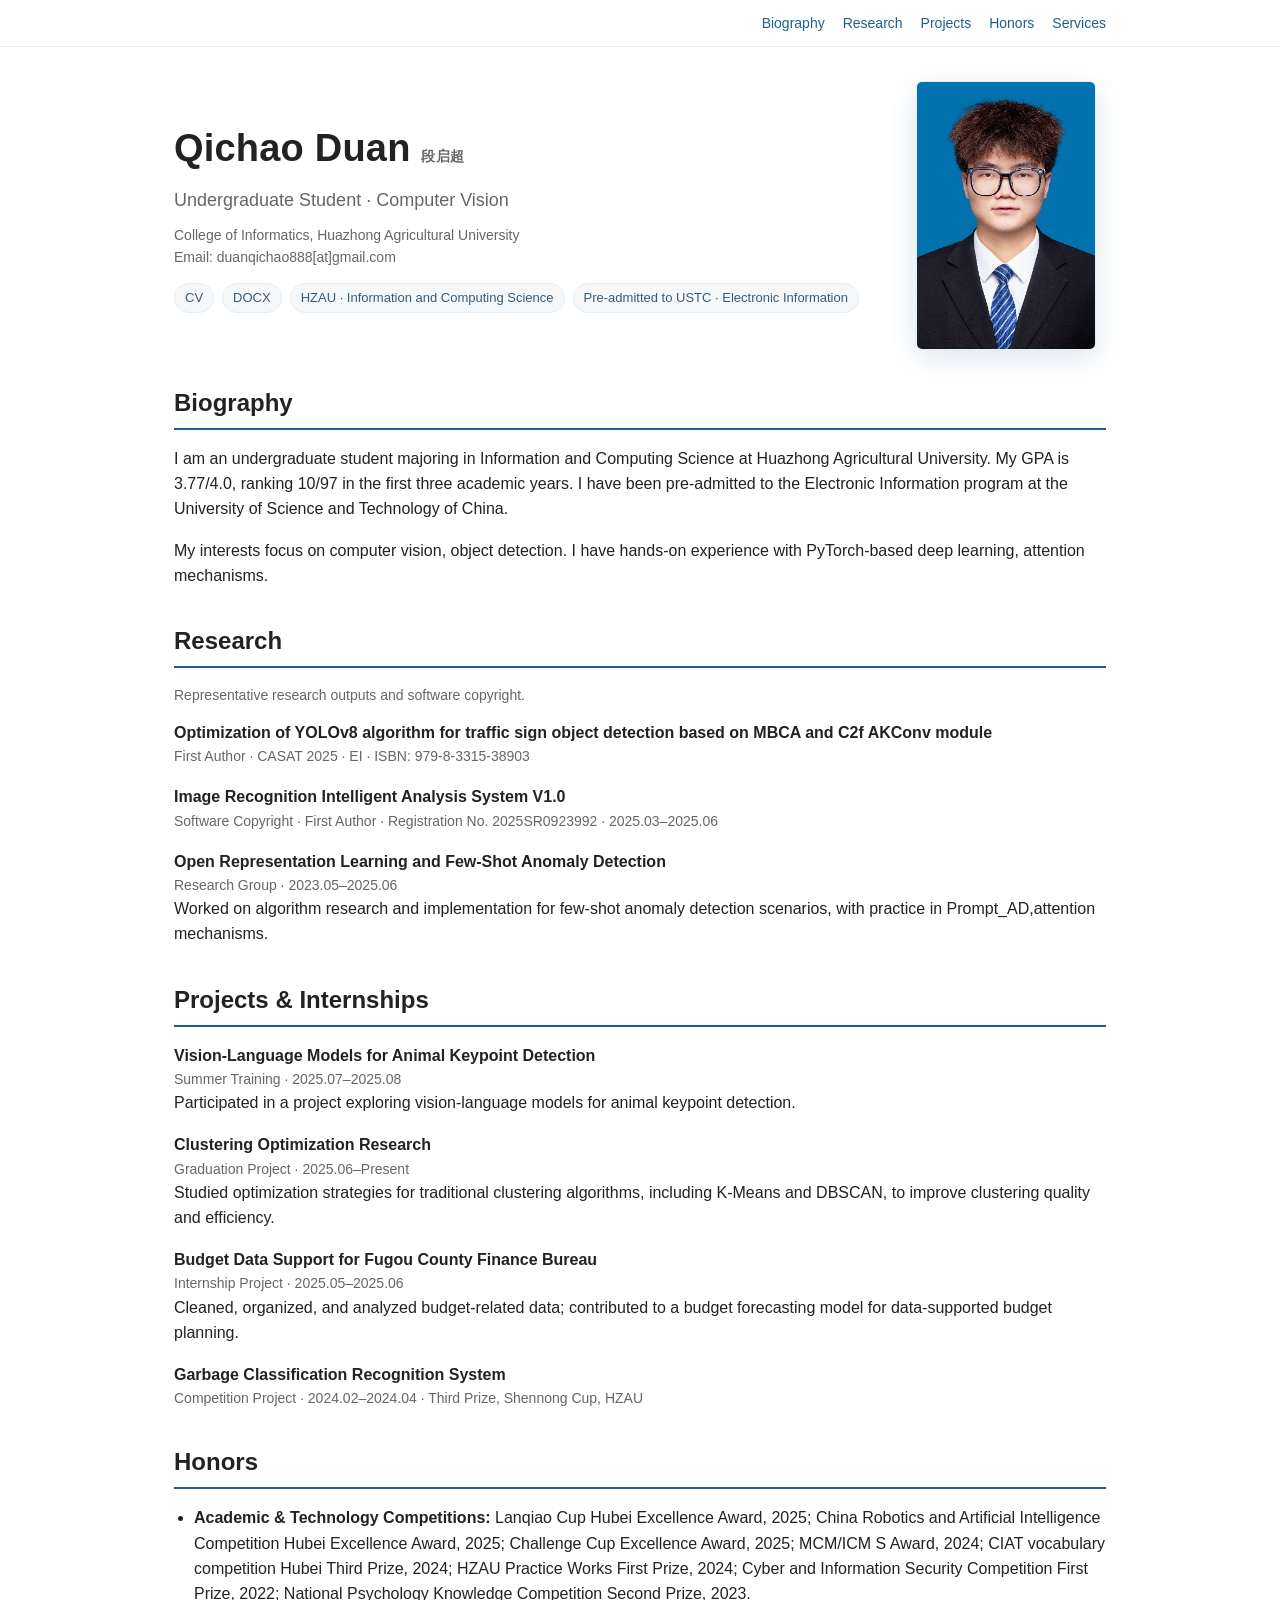
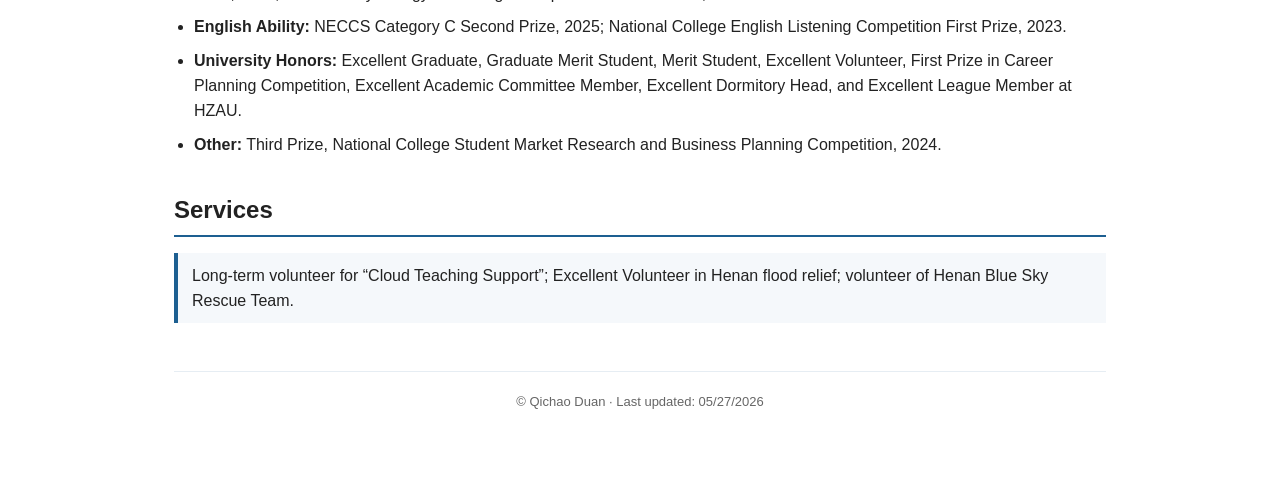
==== index.html @ 60024385 "Add files via upload" ====
<!DOCTYPE html>
<html lang="zh-CN">
<head>
  <meta charset="utf-8" />
  <meta name="viewport" content="width=device-width, initial-scale=1" />
  <title>Qichao Duan | Academic Homepage</title>
  <link rel="icon" href="assets/favicon.png" />
  <link rel="stylesheet" href="assets/style.css" />
</head>
<body>
  <header class="topbar">
    <nav class="nav">
      <a href="#biography">Biography</a>
      <a href="#research">Research</a>
      <a href="#projects">Projects</a>
      <a href="#honors">Honors</a>
      <a href="#services">Services</a>
    </nav>
  </header>

  <main class="container">
    <div class="hero">
      <div>
        <h1>Qichao Duan <span class="note">段启超</span></h1>
        <h2>Undergraduate Student · Computer Vision</h2>
        <div class="contact">
          College of Informatics, Huazhong Agricultural University<br />
          Email: duanqichao888[at]gmail.com
        </div>
        <div class="badges">
          <a class="badge" href="assets/Duan_Qichao_CV.pdf">CV</a>
          <a class="badge" href="assets/Duan_Qichao_CV.docx">DOCX</a>
          <span class="badge">HZAU · Information and Computing Science</span>
          <span class="badge">Pre-admitted to USTC · Electronic Information</span>
        </div>
      </div>
      <img class="profile-img" src="assets/profile.jpg" alt="Portrait of Qichao Duan" />
    </div>

    <section id="biography">
      <h2>Biography</h2>
      <p>
        I am an undergraduate student majoring in Information and Computing Science at Huazhong Agricultural University. My GPA is 3.77/4.0, ranking 10/97 in the first three academic years. I have been pre-admitted to the Electronic Information program at the University of Science and Technology of China.
      </p>
      <p>
        My interests focus on computer vision, object detection. I have hands-on experience with PyTorch-based deep learning, attention mechanisms.
      </p>
    </section>

    <section id="research">
      <h2>Research</h2>
      <p class="note">Representative research outputs and software copyright.</p>
      <div class="paper">
        <div class="paper-title">Optimization of YOLOv8 algorithm for traffic sign object detection based on MBCA and C2f AKConv module</div>
        <div class="meta">First Author · CASAT 2025 · EI · ISBN: 979-8-3315-38903</div>
      </div>
      <div class="paper">
        <div class="paper-title">Image Recognition Intelligent Analysis System V1.0</div>
        <div class="meta">Software Copyright · First Author · Registration No. 2025SR0923992 · 2025.03–2025.06</div>
      </div>
      <div class="paper">
        <div class="paper-title">Open Representation Learning and Few-Shot Anomaly Detection</div>
        <div class="meta">Research Group · 2023.05–2025.06</div>
        <div>Worked on algorithm research and implementation for few-shot anomaly detection scenarios, with practice in Prompt_AD,attention mechanisms.</div>
      </div>
    </section>

    <section id="projects">
      <h2>Projects & Internships</h2>
      <div class="item">
        <div class="item-title">Vision-Language Models for Animal Keypoint Detection</div>
        <div class="meta">Summer Training · 2025.07–2025.08</div>
        <div>Participated in a project exploring vision-language models for animal keypoint detection.</div>
      </div>
      <div class="item">
        <div class="item-title">Clustering Optimization Research</div>
        <div class="meta">Graduation Project · 2025.06–Present</div>
        <div>Studied optimization strategies for traditional clustering algorithms, including K-Means and DBSCAN, to improve clustering quality and efficiency.</div>
      </div>
      <div class="item">
        <div class="item-title">Budget Data Support for Fugou County Finance Bureau</div>
        <div class="meta">Internship Project · 2025.05–2025.06</div>
        <div>Cleaned, organized, and analyzed budget-related data; contributed to a budget forecasting model for data-supported budget planning.</div>
      </div>
      <div class="item">
        <div class="item-title">Garbage Classification Recognition System</div>
        <div class="meta">Competition Project · 2024.02–2024.04 · Third Prize, Shennong Cup, HZAU</div>
      </div>
    </section>

    <section id="honors">
      <h2>Honors</h2>
      <ul class="clean">
        <li><strong>Academic & Technology Competitions:</strong> Lanqiao Cup Hubei Excellence Award, 2025; China Robotics and Artificial Intelligence Competition Hubei Excellence Award, 2025; Challenge Cup Excellence Award, 2025; MCM/ICM S Award, 2024; CIAT vocabulary competition Hubei Third Prize, 2024; HZAU Practice Works First Prize, 2024; Cyber and Information Security Competition First Prize, 2022; National Psychology Knowledge Competition Second Prize, 2023.</li>
        <li><strong>English Ability:</strong> NECCS Category C Second Prize, 2025; National College English Listening Competition First Prize, 2023.</li>
        <li><strong>University Honors:</strong> Excellent Graduate, Graduate Merit Student, Merit Student, Excellent Volunteer, First Prize in Career Planning Competition, Excellent Academic Committee Member, Excellent Dormitory Head, and Excellent League Member at HZAU.</li>
        <li><strong>Other:</strong> Third Prize, National College Student Market Research and Business Planning Competition, 2024.</li>
      </ul>
    </section>

    <section id="services">
      <h2>Services</h2>
      <div class="highlight">
        Long-term volunteer for “Cloud Teaching Support”; Excellent Volunteer in Henan flood relief; volunteer of Henan Blue Sky Rescue Team.
      </div>
    </section>

    <div class="footer">© Qichao Duan · Last updated: 05/27/2026</div>
  </main>
</body>
</html>
---- assets/style.css ----
:root {
  --bg: #ffffff;
  --text: #222222;
  --muted: #666666;
  --link: #1d5f91;
  --accent: #1d5f91;
  --light: #f5f8fb;
  --border: #e6edf3;
}
* { box-sizing: border-box; }
html { scroll-behavior: smooth; }
body {
  margin: 0;
  background: var(--bg);
  color: var(--text);
  font-family: -apple-system, BlinkMacSystemFont, "Segoe UI", "Noto Sans SC", "Noto Sans CJK SC", Arial, sans-serif;
  line-height: 1.58;
  font-size: 16px;
}
a { color: var(--link); text-decoration: none; }
a:hover { text-decoration: underline; }
.topbar {
  position: sticky;
  top: 0;
  z-index: 10;
  background: rgba(255, 255, 255, .94);
  backdrop-filter: blur(10px);
  border-bottom: 1px solid var(--border);
}
.nav {
  max-width: 980px;
  margin: 0 auto;
  padding: 12px 24px;
  display: flex;
  justify-content: flex-end;
  gap: 18px;
  font-size: 14px;
}
.container {
  max-width: 980px;
  margin: 0 auto;
  padding: 34px 24px 64px;
}
.hero {
  display: grid;
  grid-template-columns: minmax(0, 1fr) 190px;
  gap: 36px;
  align-items: center;
  margin-bottom: 22px;
}
.hero h1 {
  margin: 0;
  font-size: 38px;
  letter-spacing: .2px;
}
.hero h2 {
  margin: 8px 0 10px;
  font-size: 18px;
  color: var(--muted);
  font-weight: 500;
}
.contact { color: var(--muted); font-size: 14px; }
.profile-img {
  width: 180px;
  border-radius: 6px;
  border: 1px solid var(--border);
  box-shadow: 0 8px 28px rgba(29, 95, 145, .15);
}
.badges { margin-top: 14px; display: flex; gap: 8px; flex-wrap: wrap; }
.badge {
  padding: 4px 10px;
  border: 1px solid var(--border);
  background: var(--light);
  border-radius: 999px;
  color: #375a75;
  font-size: 13px;
}
section { margin-top: 34px; }
section h2 {
  margin: 0 0 16px;
  padding-bottom: 6px;
  border-bottom: 2px solid var(--accent);
  font-size: 24px;
}
.note { color: var(--muted); font-size: 14px; }
.paper, .item {
  margin: 0 0 17px;
  padding-left: 0;
}
.paper-title, .item-title {
  font-weight: 700;
  color: var(--text);
}
.meta { color: var(--muted); font-size: 14px; }
ul.clean { padding-left: 20px; margin-top: 0; }
li { margin-bottom: 8px; }
.highlight {
  border-left: 4px solid var(--accent);
  background: var(--light);
  padding: 10px 14px;
  margin: 12px 0 0;
}
.footer {
  margin-top: 48px;
  padding-top: 20px;
  border-top: 1px solid var(--border);
  color: var(--muted);
  font-size: 13px;
  text-align: center;
}
@media (max-width: 720px) {
  .nav { justify-content: center; flex-wrap: wrap; }
  .hero { grid-template-columns: 1fr; text-align: center; gap: 16px; }
  .profile-img { margin: 0 auto; }
  .badges { justify-content: center; }
}
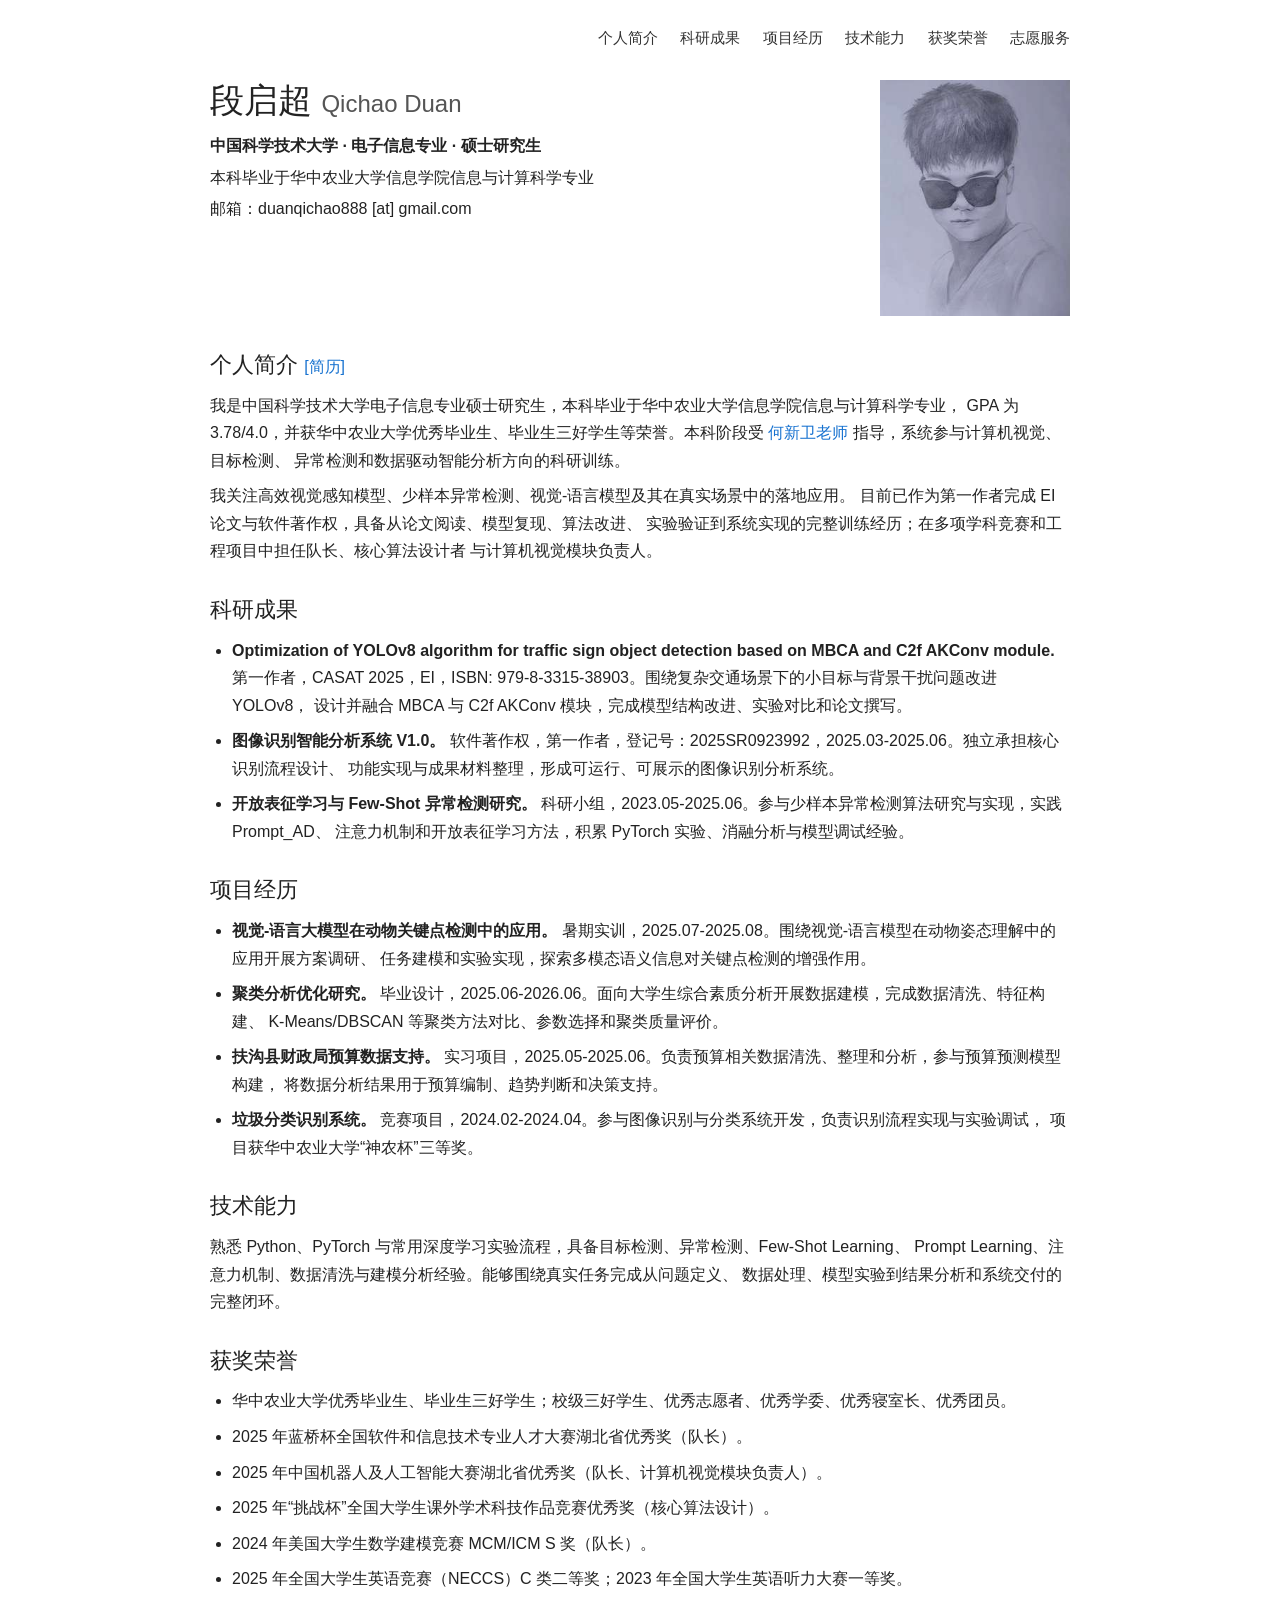
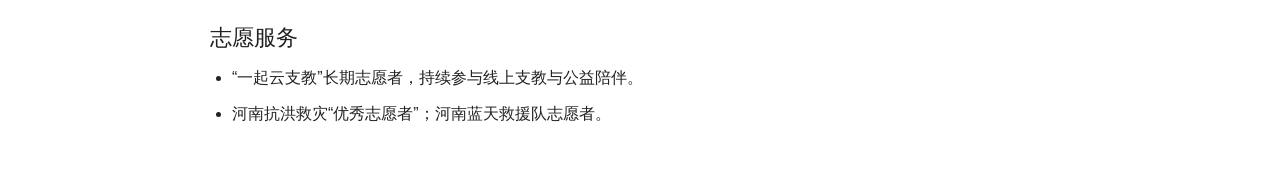
==== commit ffb03be5: "Update Chinese academic homepage" ====
--- a/index.html
+++ b/index.html
@@ -3,109 +3,122 @@
 <head>
   <meta charset="utf-8" />
   <meta name="viewport" content="width=device-width, initial-scale=1" />
-  <title>Qichao Duan | Academic Homepage</title>
+  <title>段启超 | 个人主页</title>
   <link rel="icon" href="assets/favicon.png" />
   <link rel="stylesheet" href="assets/style.css" />
 </head>
 <body>
-  <header class="topbar">
-    <nav class="nav">
-      <a href="#biography">Biography</a>
-      <a href="#research">Research</a>
-      <a href="#projects">Projects</a>
-      <a href="#honors">Honors</a>
-      <a href="#services">Services</a>
-    </nav>
-  </header>
+  <nav class="site-nav">
+    <a href="#biography">个人简介</a>
+    <a href="#research">科研成果</a>
+    <a href="#projects">项目经历</a>
+    <a href="#skills">技术能力</a>
+    <a href="#honors">获奖荣誉</a>
+    <a href="#services">志愿服务</a>
+  </nav>
 
-  <main class="container">
-    <div class="hero">
-      <div>
-        <h1>Qichao Duan <span class="note">段启超</span></h1>
-        <h2>Undergraduate Student · Computer Vision</h2>
-        <div class="contact">
-          College of Informatics, Huazhong Agricultural University<br />
-          Email: duanqichao888[at]gmail.com
-        </div>
-        <div class="badges">
-          <a class="badge" href="assets/Duan_Qichao_CV.pdf">CV</a>
-          <a class="badge" href="assets/Duan_Qichao_CV.docx">DOCX</a>
-          <span class="badge">HZAU · Information and Computing Science</span>
-          <span class="badge">Pre-admitted to USTC · Electronic Information</span>
-        </div>
+  <main class="page">
+    <header class="intro">
+      <div class="intro-text">
+        <h1>段启超 <span>Qichao Duan</span></h1>
+        <p class="role">中国科学技术大学 · 电子信息专业 · 硕士研究生</p>
+        <p>本科毕业于华中农业大学信息学院信息与计算科学专业</p>
+        <p>邮箱：duanqichao888 [at] gmail.com</p>
       </div>
-      <img class="profile-img" src="assets/profile.jpg" alt="Portrait of Qichao Duan" />
-    </div>
+      <img class="portrait" src="assets/profile.svg" alt="段启超素描头像" />
+    </header>
 
     <section id="biography">
-      <h2>Biography</h2>
+      <h2>个人简介 <a href="assets/Duan_Qichao_CV.pdf">[简历]</a></h2>
       <p>
-        I am an undergraduate student majoring in Information and Computing Science at Huazhong Agricultural University. My GPA is 3.77/4.0, ranking 10/97 in the first three academic years. I have been pre-admitted to the Electronic Information program at the University of Science and Technology of China.
+        我是中国科学技术大学电子信息专业硕士研究生，本科毕业于华中农业大学信息学院信息与计算科学专业，
+        GPA 为 3.78/4.0，并获华中农业大学优秀毕业生、毕业生三好学生等荣誉。本科阶段受
+        <a href="https://eriche2016.github.io/">何新卫老师</a> 指导，系统参与计算机视觉、目标检测、
+        异常检测和数据驱动智能分析方向的科研训练。
       </p>
       <p>
-        My interests focus on computer vision, object detection. I have hands-on experience with PyTorch-based deep learning, attention mechanisms.
+        我关注高效视觉感知模型、少样本异常检测、视觉-语言模型及其在真实场景中的落地应用。
+        目前已作为第一作者完成 EI 论文与软件著作权，具备从论文阅读、模型复现、算法改进、
+        实验验证到系统实现的完整训练经历；在多项学科竞赛和工程项目中担任队长、核心算法设计者
+        与计算机视觉模块负责人。
       </p>
     </section>
 
     <section id="research">
-      <h2>Research</h2>
-      <p class="note">Representative research outputs and software copyright.</p>
-      <div class="paper">
-        <div class="paper-title">Optimization of YOLOv8 algorithm for traffic sign object detection based on MBCA and C2f AKConv module</div>
-        <div class="meta">First Author · CASAT 2025 · EI · ISBN: 979-8-3315-38903</div>
-      </div>
-      <div class="paper">
-        <div class="paper-title">Image Recognition Intelligent Analysis System V1.0</div>
-        <div class="meta">Software Copyright · First Author · Registration No. 2025SR0923992 · 2025.03–2025.06</div>
-      </div>
-      <div class="paper">
-        <div class="paper-title">Open Representation Learning and Few-Shot Anomaly Detection</div>
-        <div class="meta">Research Group · 2023.05–2025.06</div>
-        <div>Worked on algorithm research and implementation for few-shot anomaly detection scenarios, with practice in Prompt_AD,attention mechanisms.</div>
-      </div>
+      <h2>科研成果</h2>
+      <ul>
+        <li>
+          <strong>Optimization of YOLOv8 algorithm for traffic sign object detection based on MBCA and C2f AKConv module.</strong>
+          第一作者，CASAT 2025，EI，ISBN: 979-8-3315-38903。围绕复杂交通场景下的小目标与背景干扰问题改进 YOLOv8，
+          设计并融合 MBCA 与 C2f AKConv 模块，完成模型结构改进、实验对比和论文撰写。
+        </li>
+        <li>
+          <strong>图像识别智能分析系统 V1.0。</strong>
+          软件著作权，第一作者，登记号：2025SR0923992，2025.03-2025.06。独立承担核心识别流程设计、
+          功能实现与成果材料整理，形成可运行、可展示的图像识别分析系统。
+        </li>
+        <li>
+          <strong>开放表征学习与 Few-Shot 异常检测研究。</strong>
+          科研小组，2023.05-2025.06。参与少样本异常检测算法研究与实现，实践 Prompt_AD、
+          注意力机制和开放表征学习方法，积累 PyTorch 实验、消融分析与模型调试经验。
+        </li>
+      </ul>
     </section>
 
     <section id="projects">
-      <h2>Projects & Internships</h2>
-      <div class="item">
-        <div class="item-title">Vision-Language Models for Animal Keypoint Detection</div>
-        <div class="meta">Summer Training · 2025.07–2025.08</div>
-        <div>Participated in a project exploring vision-language models for animal keypoint detection.</div>
-      </div>
-      <div class="item">
-        <div class="item-title">Clustering Optimization Research</div>
-        <div class="meta">Graduation Project · 2025.06–Present</div>
-        <div>Studied optimization strategies for traditional clustering algorithms, including K-Means and DBSCAN, to improve clustering quality and efficiency.</div>
-      </div>
-      <div class="item">
-        <div class="item-title">Budget Data Support for Fugou County Finance Bureau</div>
-        <div class="meta">Internship Project · 2025.05–2025.06</div>
-        <div>Cleaned, organized, and analyzed budget-related data; contributed to a budget forecasting model for data-supported budget planning.</div>
-      </div>
-      <div class="item">
-        <div class="item-title">Garbage Classification Recognition System</div>
-        <div class="meta">Competition Project · 2024.02–2024.04 · Third Prize, Shennong Cup, HZAU</div>
-      </div>
+      <h2>项目经历</h2>
+      <ul>
+        <li>
+          <strong>视觉-语言大模型在动物关键点检测中的应用。</strong>
+          暑期实训，2025.07-2025.08。围绕视觉-语言模型在动物姿态理解中的应用开展方案调研、
+          任务建模和实验实现，探索多模态语义信息对关键点检测的增强作用。
+        </li>
+        <li>
+          <strong>聚类分析优化研究。</strong>
+          毕业设计，2025.06-2026.06。面向大学生综合素质分析开展数据建模，完成数据清洗、特征构建、
+          K-Means/DBSCAN 等聚类方法对比、参数选择和聚类质量评价。
+        </li>
+        <li>
+          <strong>扶沟县财政局预算数据支持。</strong>
+          实习项目，2025.05-2025.06。负责预算相关数据清洗、整理和分析，参与预算预测模型构建，
+          将数据分析结果用于预算编制、趋势判断和决策支持。
+        </li>
+        <li>
+          <strong>垃圾分类识别系统。</strong>
+          竞赛项目，2024.02-2024.04。参与图像识别与分类系统开发，负责识别流程实现与实验调试，
+          项目获华中农业大学“神农杯”三等奖。
+        </li>
+      </ul>
+    </section>
+
+    <section id="skills">
+      <h2>技术能力</h2>
+      <p>
+        熟悉 Python、PyTorch 与常用深度学习实验流程，具备目标检测、异常检测、Few-Shot Learning、
+        Prompt Learning、注意力机制、数据清洗与建模分析经验。能够围绕真实任务完成从问题定义、
+        数据处理、模型实验到结果分析和系统交付的完整闭环。
+      </p>
     </section>
 
     <section id="honors">
-      <h2>Honors</h2>
-      <ul class="clean">
-        <li><strong>Academic & Technology Competitions:</strong> Lanqiao Cup Hubei Excellence Award, 2025; China Robotics and Artificial Intelligence Competition Hubei Excellence Award, 2025; Challenge Cup Excellence Award, 2025; MCM/ICM S Award, 2024; CIAT vocabulary competition Hubei Third Prize, 2024; HZAU Practice Works First Prize, 2024; Cyber and Information Security Competition First Prize, 2022; National Psychology Knowledge Competition Second Prize, 2023.</li>
-        <li><strong>English Ability:</strong> NECCS Category C Second Prize, 2025; National College English Listening Competition First Prize, 2023.</li>
-        <li><strong>University Honors:</strong> Excellent Graduate, Graduate Merit Student, Merit Student, Excellent Volunteer, First Prize in Career Planning Competition, Excellent Academic Committee Member, Excellent Dormitory Head, and Excellent League Member at HZAU.</li>
-        <li><strong>Other:</strong> Third Prize, National College Student Market Research and Business Planning Competition, 2024.</li>
+      <h2>获奖荣誉</h2>
+      <ul>
+        <li>华中农业大学优秀毕业生、毕业生三好学生；校级三好学生、优秀志愿者、优秀学委、优秀寝室长、优秀团员。</li>
+        <li>2025 年蓝桥杯全国软件和信息技术专业人才大赛湖北省优秀奖（队长）。</li>
+        <li>2025 年中国机器人及人工智能大赛湖北省优秀奖（队长、计算机视觉模块负责人）。</li>
+        <li>2025 年“挑战杯”全国大学生课外学术科技作品竞赛优秀奖（核心算法设计）。</li>
+        <li>2024 年美国大学生数学建模竞赛 MCM/ICM S 奖（队长）。</li>
+        <li>2025 年全国大学生英语竞赛（NECCS）C 类二等奖；2023 年全国大学生英语听力大赛一等奖。</li>
       </ul>
     </section>
 
     <section id="services">
-      <h2>Services</h2>
-      <div class="highlight">
-        Long-term volunteer for “Cloud Teaching Support”; Excellent Volunteer in Henan flood relief; volunteer of Henan Blue Sky Rescue Team.
-      </div>
+      <h2>志愿服务</h2>
+      <ul>
+        <li>“一起云支教”长期志愿者，持续参与线上支教与公益陪伴。</li>
+        <li>河南抗洪救灾“优秀志愿者”；河南蓝天救援队志愿者。</li>
+      </ul>
     </section>
-
-    <div class="footer">© Qichao Duan · Last updated: 05/27/2026</div>
   </main>
 </body>
 </html>
--- a/assets/style.css
+++ b/assets/style.css
@@ -1,117 +1,125 @@
+* {
+  box-sizing: border-box;
+}
 
-:root {
-  --bg: #ffffff;
-  --text: #222222;
-  --muted: #666666;
-  --link: #1d5f91;
-  --accent: #1d5f91;
-  --light: #f5f8fb;
-  --border: #e6edf3;
-}
-* { box-sizing: border-box; }
-html { scroll-behavior: smooth; }
 body {
   margin: 0;
-  background: var(--bg);
-  color: var(--text);
-  font-family: -apple-system, BlinkMacSystemFont, "Segoe UI", "Noto Sans SC", "Noto Sans CJK SC", Arial, sans-serif;
-  line-height: 1.58;
+  color: #222;
+  background: #fff;
+  font-family: "Noto Sans SC", "Microsoft YaHei", "PingFang SC", "Hiragino Sans GB", "SimSun", Arial, sans-serif;
   font-size: 16px;
+  line-height: 1.72;
 }
-a { color: var(--link); text-decoration: none; }
-a:hover { text-decoration: underline; }
-.topbar {
-  position: sticky;
-  top: 0;
-  z-index: 10;
-  background: rgba(255, 255, 255, .94);
-  backdrop-filter: blur(10px);
-  border-bottom: 1px solid var(--border);
+
+a {
+  color: #1772d0;
+  text-decoration: none;
 }
-.nav {
-  max-width: 980px;
+
+a:hover {
+  text-decoration: underline;
+}
+
+.site-nav {
+  max-width: 900px;
   margin: 0 auto;
-  padding: 12px 24px;
-  display: flex;
-  justify-content: flex-end;
-  gap: 18px;
-  font-size: 14px;
+  padding: 24px 20px 8px;
+  text-align: right;
 }
-.container {
-  max-width: 980px;
+
+.site-nav a {
+  margin-left: 18px;
+  color: #333;
+  font-size: 15px;
+}
+
+.page {
+  max-width: 900px;
   margin: 0 auto;
-  padding: 34px 24px 64px;
+  padding: 20px 20px 56px;
 }
-.hero {
+
+.intro {
   display: grid;
   grid-template-columns: minmax(0, 1fr) 190px;
-  gap: 36px;
-  align-items: center;
-  margin-bottom: 22px;
+  gap: 34px;
+  align-items: start;
+  margin-bottom: 30px;
 }
-.hero h1 {
-  margin: 0;
-  font-size: 38px;
-  letter-spacing: .2px;
+
+.intro h1 {
+  margin: 0 0 12px;
+  font-size: 34px;
+  font-weight: 500;
+  line-height: 1.2;
 }
-.hero h2 {
-  margin: 8px 0 10px;
-  font-size: 18px;
-  color: var(--muted);
+
+.intro h1 span {
+  color: #555;
+  font-size: 24px;
+  font-weight: 400;
+}
+
+.intro p {
+  margin: 4px 0;
+}
+
+.role {
+  font-weight: 600;
+}
+
+.portrait {
+  width: 190px;
+  height: auto;
+}
+
+section {
+  margin-top: 26px;
+}
+
+h2 {
+  margin: 0 0 8px;
+  font-size: 22px;
   font-weight: 500;
 }
-.contact { color: var(--muted); font-size: 14px; }
-.profile-img {
-  width: 180px;
-  border-radius: 6px;
-  border: 1px solid var(--border);
-  box-shadow: 0 8px 28px rgba(29, 95, 145, .15);
+
+h2 a {
+  font-size: 16px;
+  font-weight: 400;
 }
-.badges { margin-top: 14px; display: flex; gap: 8px; flex-wrap: wrap; }
-.badge {
-  padding: 4px 10px;
-  border: 1px solid var(--border);
-  background: var(--light);
-  border-radius: 999px;
-  color: #375a75;
-  font-size: 13px;
+
+p {
+  margin: 8px 0;
 }
-section { margin-top: 34px; }
-section h2 {
-  margin: 0 0 16px;
-  padding-bottom: 6px;
-  border-bottom: 2px solid var(--accent);
-  font-size: 24px;
+
+ul {
+  margin: 8px 0 0;
+  padding-left: 22px;
 }
-.note { color: var(--muted); font-size: 14px; }
-.paper, .item {
-  margin: 0 0 17px;
-  padding-left: 0;
+
+li {
+  margin: 8px 0;
 }
-.paper-title, .item-title {
-  font-weight: 700;
-  color: var(--text);
+
+strong {
+  font-weight: 600;
 }
-.meta { color: var(--muted); font-size: 14px; }
-ul.clean { padding-left: 20px; margin-top: 0; }
-li { margin-bottom: 8px; }
-.highlight {
-  border-left: 4px solid var(--accent);
-  background: var(--light);
-  padding: 10px 14px;
-  margin: 12px 0 0;
+
+@media (max-width: 680px) {
+  .site-nav {
+    text-align: left;
+  }
+
+  .site-nav a {
+    display: inline-block;
+    margin: 0 14px 8px 0;
+  }
+
+  .intro {
+    grid-template-columns: 1fr;
+  }
+
+  .portrait {
+    width: 170px;
+  }
 }
-.footer {
-  margin-top: 48px;
-  padding-top: 20px;
-  border-top: 1px solid var(--border);
-  color: var(--muted);
-  font-size: 13px;
-  text-align: center;
-}
-@media (max-width: 720px) {
-  .nav { justify-content: center; flex-wrap: wrap; }
-  .hero { grid-template-columns: 1fr; text-align: center; gap: 16px; }
-  .profile-img { margin: 0 auto; }
-  .badges { justify-content: center; }
-}
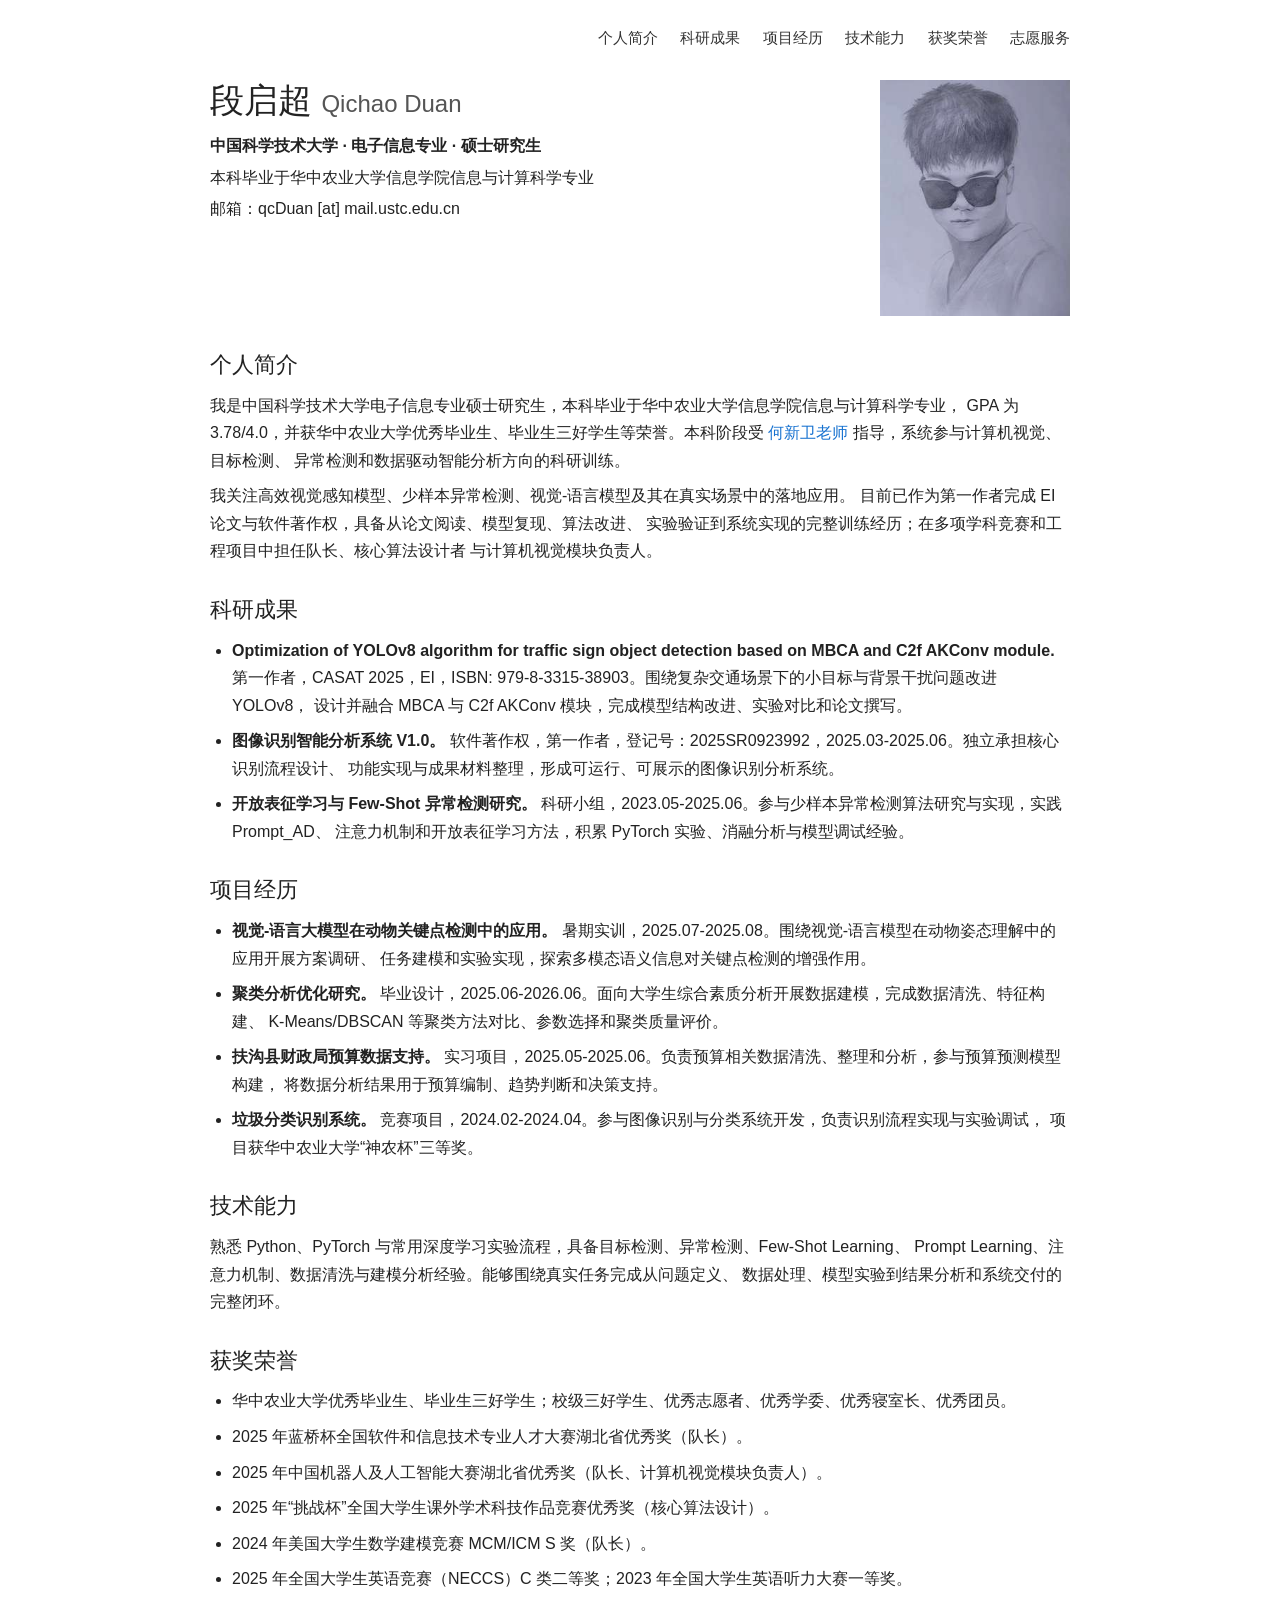
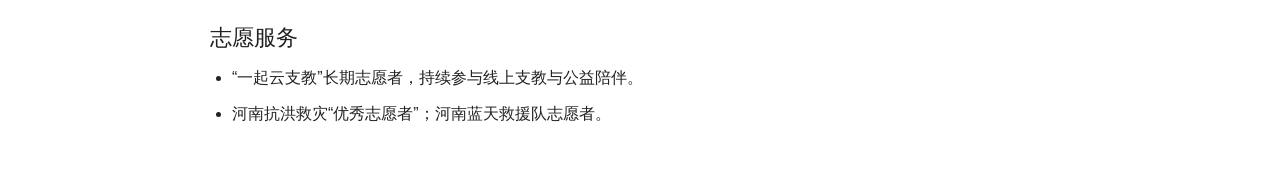
==== commit efeb18db: "Remove public CV PDFs and redirect missing pages" ====
--- a/index.html
+++ b/index.html
@@ -3,9 +3,39 @@
 <head>
   <meta charset="utf-8" />
   <meta name="viewport" content="width=device-width, initial-scale=1" />
-  <title>段启超 | 个人主页</title>
+  <title>段启超 Qichao Duan | 个人主页 | 中国科学技术大学</title>
+  <meta name="description" content="段启超，Qichao Duan，中国科学技术大学电子信息专业硕士研究生，研究方向包括计算机视觉、目标检测、异常检测和数据智能分析。" />
+  <meta name="robots" content="index, follow" />
+  <link rel="canonical" href="https://duanqichao888.github.io/qcduan.github.io/" />
+  <meta property="og:type" content="profile" />
+  <meta property="og:title" content="段启超 Qichao Duan | 个人主页" />
+  <meta property="og:description" content="中国科学技术大学电子信息专业硕士研究生，关注计算机视觉、目标检测、异常检测和数据智能分析。" />
+  <meta property="og:url" content="https://duanqichao888.github.io/qcduan.github.io/" />
   <link rel="icon" href="assets/favicon.png" />
   <link rel="stylesheet" href="assets/style.css" />
+  <script type="application/ld+json">
+  {
+    "@context": "https://schema.org",
+    "@type": "Person",
+    "name": "段启超",
+    "alternateName": "Qichao Duan",
+    "url": "https://duanqichao888.github.io/qcduan.github.io/",
+    "affiliation": {
+      "@type": "CollegeOrUniversity",
+      "name": "中国科学技术大学"
+    },
+    "alumniOf": {
+      "@type": "CollegeOrUniversity",
+      "name": "华中农业大学"
+    },
+    "knowsAbout": [
+      "计算机视觉",
+      "目标检测",
+      "异常检测",
+      "数据智能分析"
+    ]
+  }
+  </script>
 </head>
 <body>
   <nav class="site-nav">
@@ -23,13 +53,13 @@
         <h1>段启超 <span>Qichao Duan</span></h1>
         <p class="role">中国科学技术大学 · 电子信息专业 · 硕士研究生</p>
         <p>本科毕业于华中农业大学信息学院信息与计算科学专业</p>
-        <p>邮箱：duanqichao888 [at] gmail.com</p>
+        <p>邮箱：qcDuan [at] mail.ustc.edu.cn</p>
       </div>
       <img class="portrait" src="assets/profile.svg" alt="段启超素描头像" />
     </header>
 
     <section id="biography">
-      <h2>个人简介 <a href="assets/Duan_Qichao_CV.pdf">[简历]</a></h2>
+      <h2>个人简介</h2>
       <p>
         我是中国科学技术大学电子信息专业硕士研究生，本科毕业于华中农业大学信息学院信息与计算科学专业，
         GPA 为 3.78/4.0，并获华中农业大学优秀毕业生、毕业生三好学生等荣誉。本科阶段受
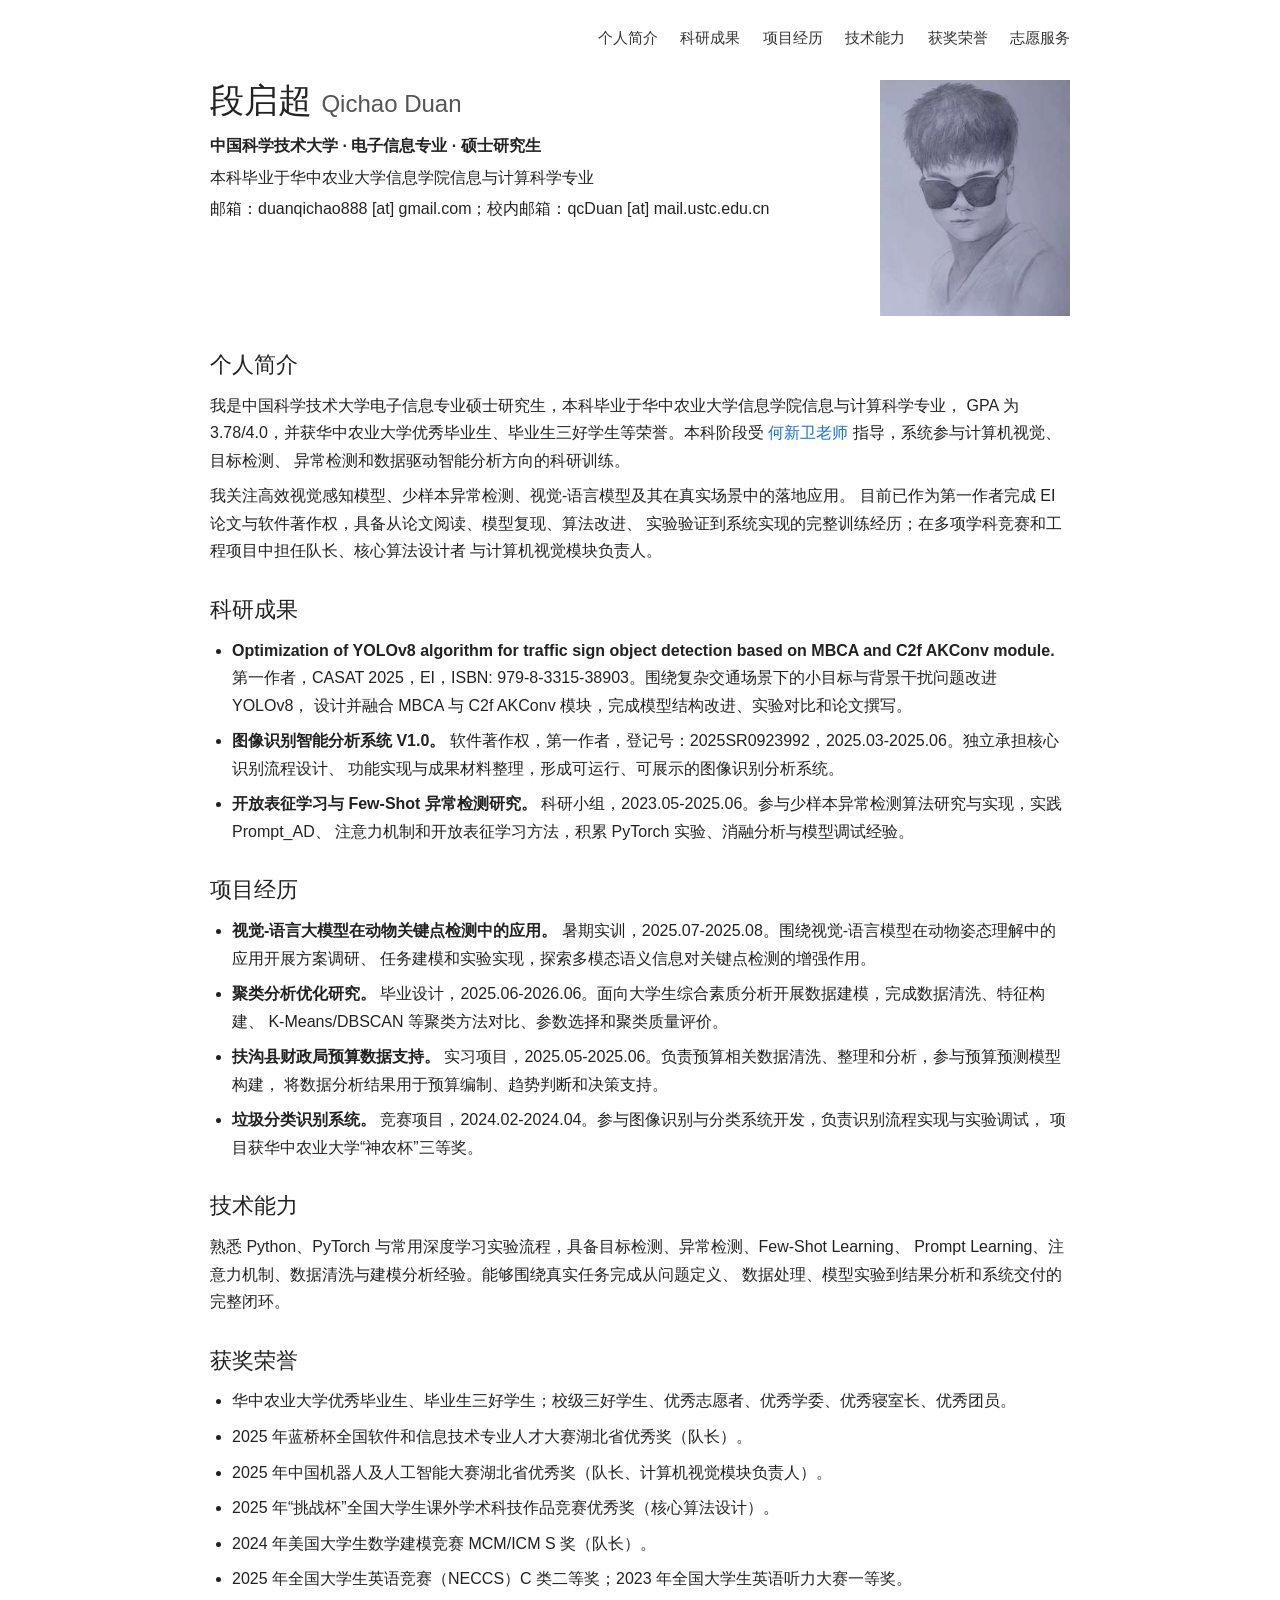
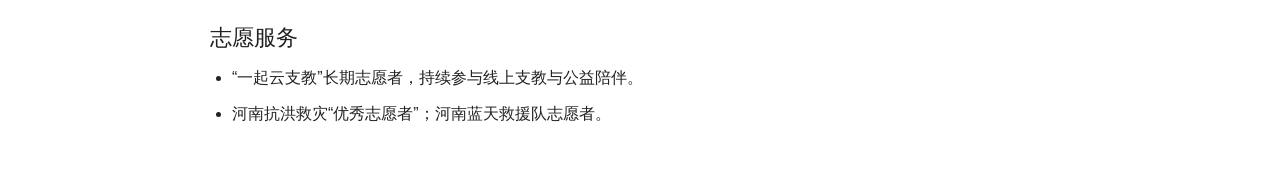
==== commit d15ba647: "Add school email alongside Gmail" ====
--- a/index.html
+++ b/index.html
@@ -53,7 +53,7 @@
         <h1>段启超 <span>Qichao Duan</span></h1>
         <p class="role">中国科学技术大学 · 电子信息专业 · 硕士研究生</p>
         <p>本科毕业于华中农业大学信息学院信息与计算科学专业</p>
-        <p>邮箱：qcDuan [at] mail.ustc.edu.cn</p>
+        <p>邮箱：duanqichao888 [at] gmail.com；校内邮箱：qcDuan [at] mail.ustc.edu.cn</p>
       </div>
       <img class="portrait" src="assets/profile.svg" alt="段启超素描头像" />
     </header>
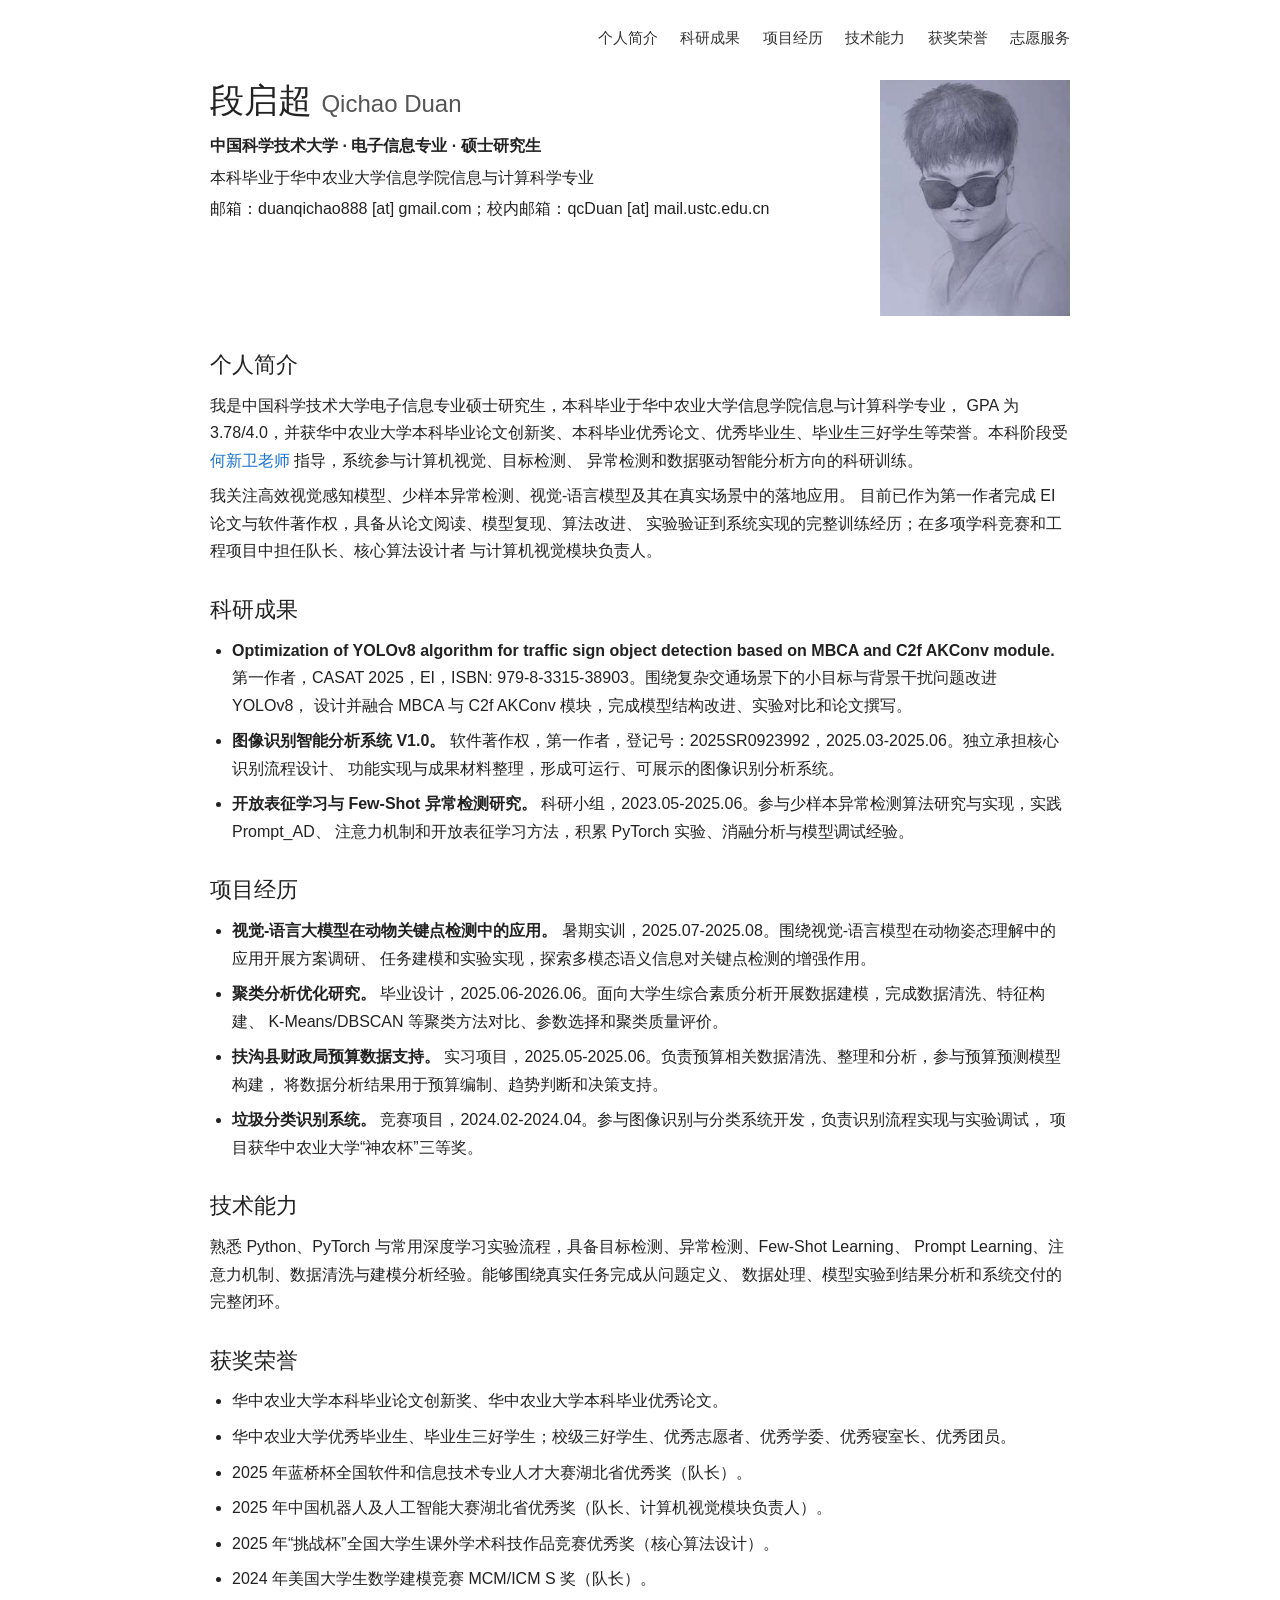
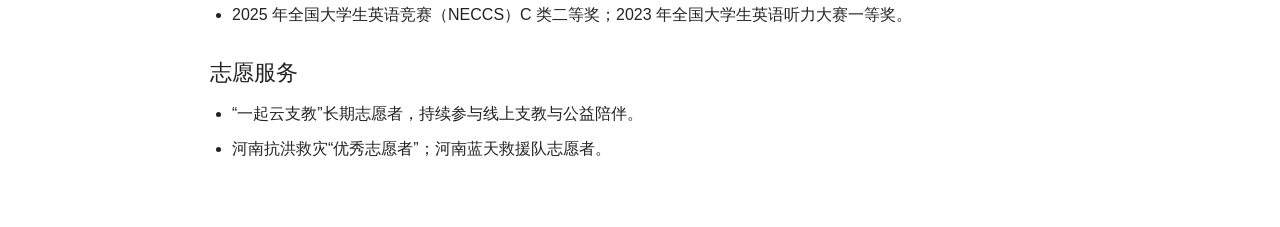
==== commit f41ccf34: "Add thesis honors to homepage" ====
--- a/index.html
+++ b/index.html
@@ -62,7 +62,7 @@
       <h2>个人简介</h2>
       <p>
         我是中国科学技术大学电子信息专业硕士研究生，本科毕业于华中农业大学信息学院信息与计算科学专业，
-        GPA 为 3.78/4.0，并获华中农业大学优秀毕业生、毕业生三好学生等荣誉。本科阶段受
+        GPA 为 3.78/4.0，并获华中农业大学本科毕业论文创新奖、本科毕业优秀论文、优秀毕业生、毕业生三好学生等荣誉。本科阶段受
         <a href="https://eriche2016.github.io/">何新卫老师</a> 指导，系统参与计算机视觉、目标检测、
         异常检测和数据驱动智能分析方向的科研训练。
       </p>
@@ -133,6 +133,7 @@
     <section id="honors">
       <h2>获奖荣誉</h2>
       <ul>
+        <li>华中农业大学本科毕业论文创新奖、华中农业大学本科毕业优秀论文。</li>
         <li>华中农业大学优秀毕业生、毕业生三好学生；校级三好学生、优秀志愿者、优秀学委、优秀寝室长、优秀团员。</li>
         <li>2025 年蓝桥杯全国软件和信息技术专业人才大赛湖北省优秀奖（队长）。</li>
         <li>2025 年中国机器人及人工智能大赛湖北省优秀奖（队长、计算机视觉模块负责人）。</li>
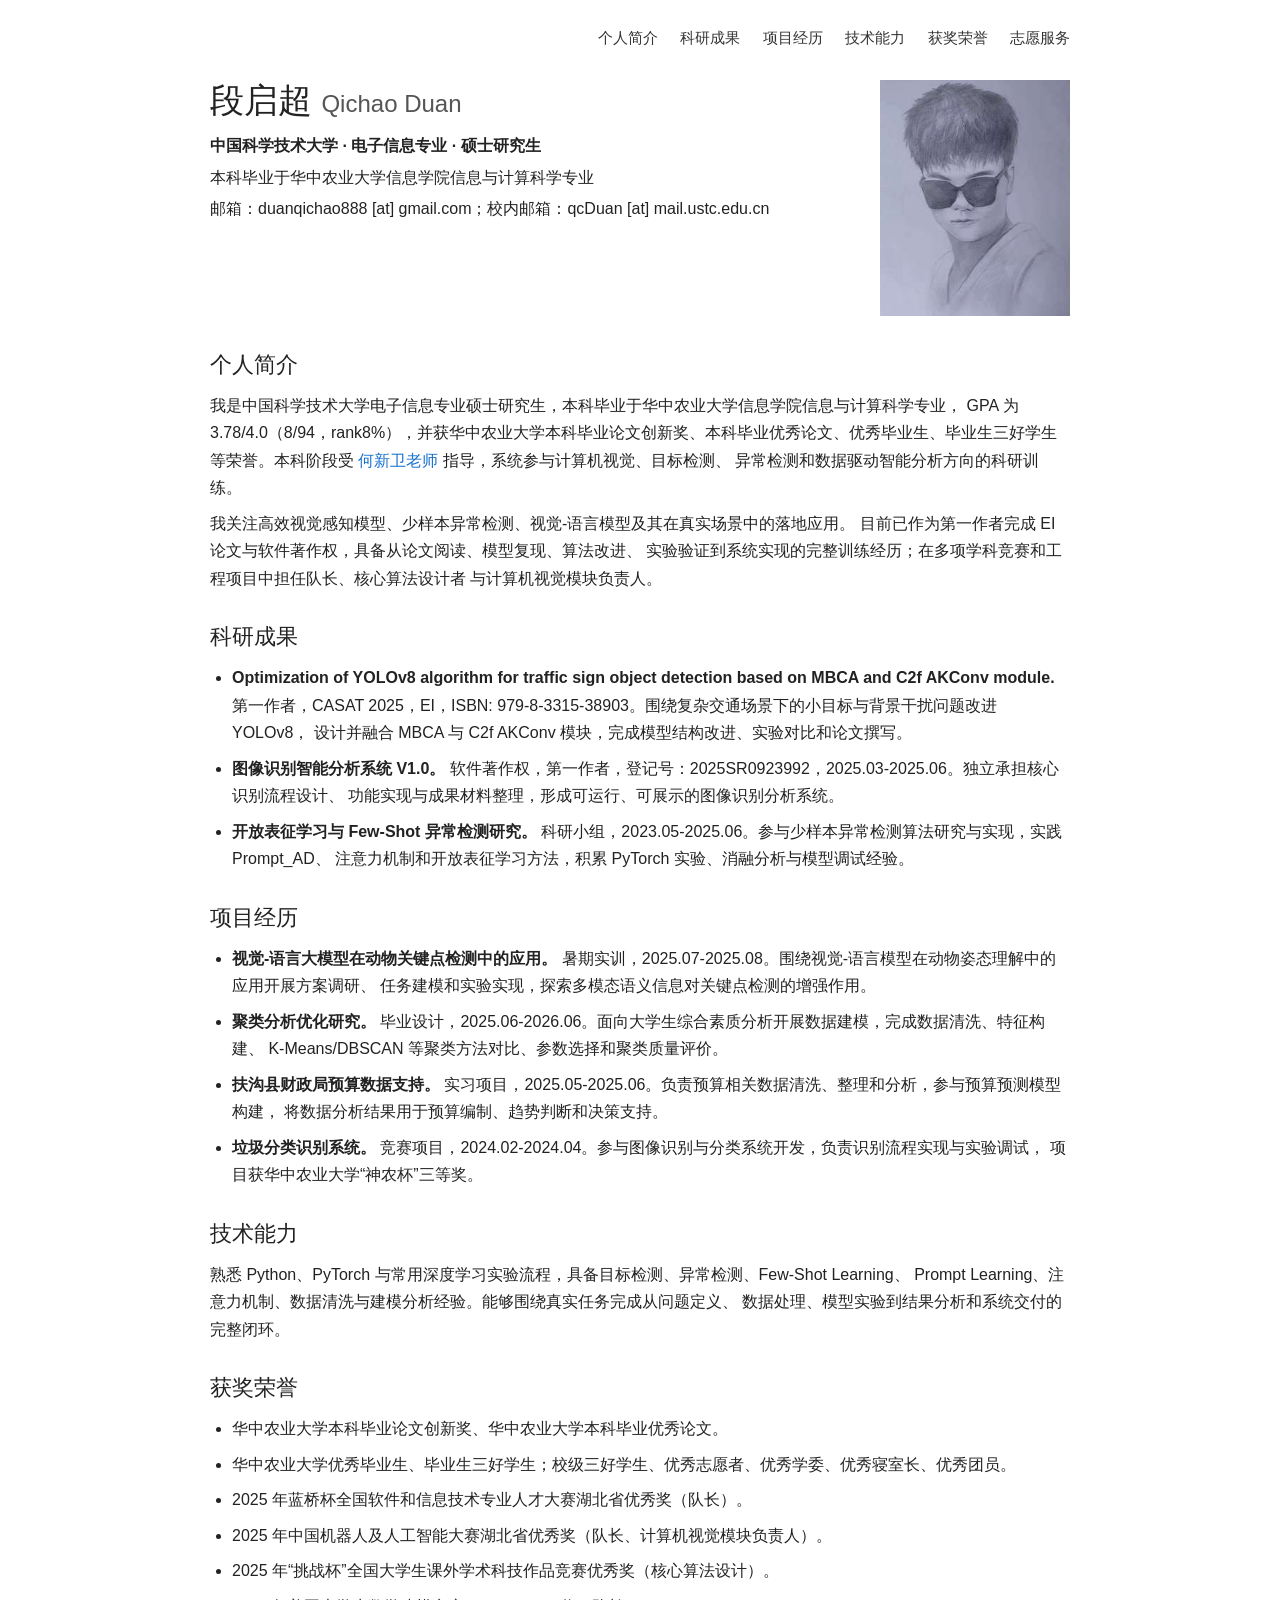
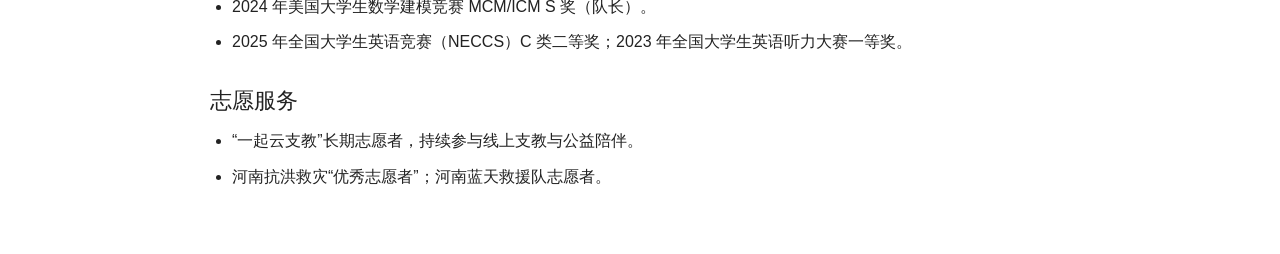
==== commit 5c94dd12: "Add GPA ranking to biography" ====
--- a/index.html
+++ b/index.html
@@ -62,7 +62,7 @@
       <h2>个人简介</h2>
       <p>
         我是中国科学技术大学电子信息专业硕士研究生，本科毕业于华中农业大学信息学院信息与计算科学专业，
-        GPA 为 3.78/4.0，并获华中农业大学本科毕业论文创新奖、本科毕业优秀论文、优秀毕业生、毕业生三好学生等荣誉。本科阶段受
+        GPA 为 3.78/4.0（8/94，rank8%），并获华中农业大学本科毕业论文创新奖、本科毕业优秀论文、优秀毕业生、毕业生三好学生等荣誉。本科阶段受
         <a href="https://eriche2016.github.io/">何新卫老师</a> 指导，系统参与计算机视觉、目标检测、
         异常检测和数据驱动智能分析方向的科研训练。
       </p>
